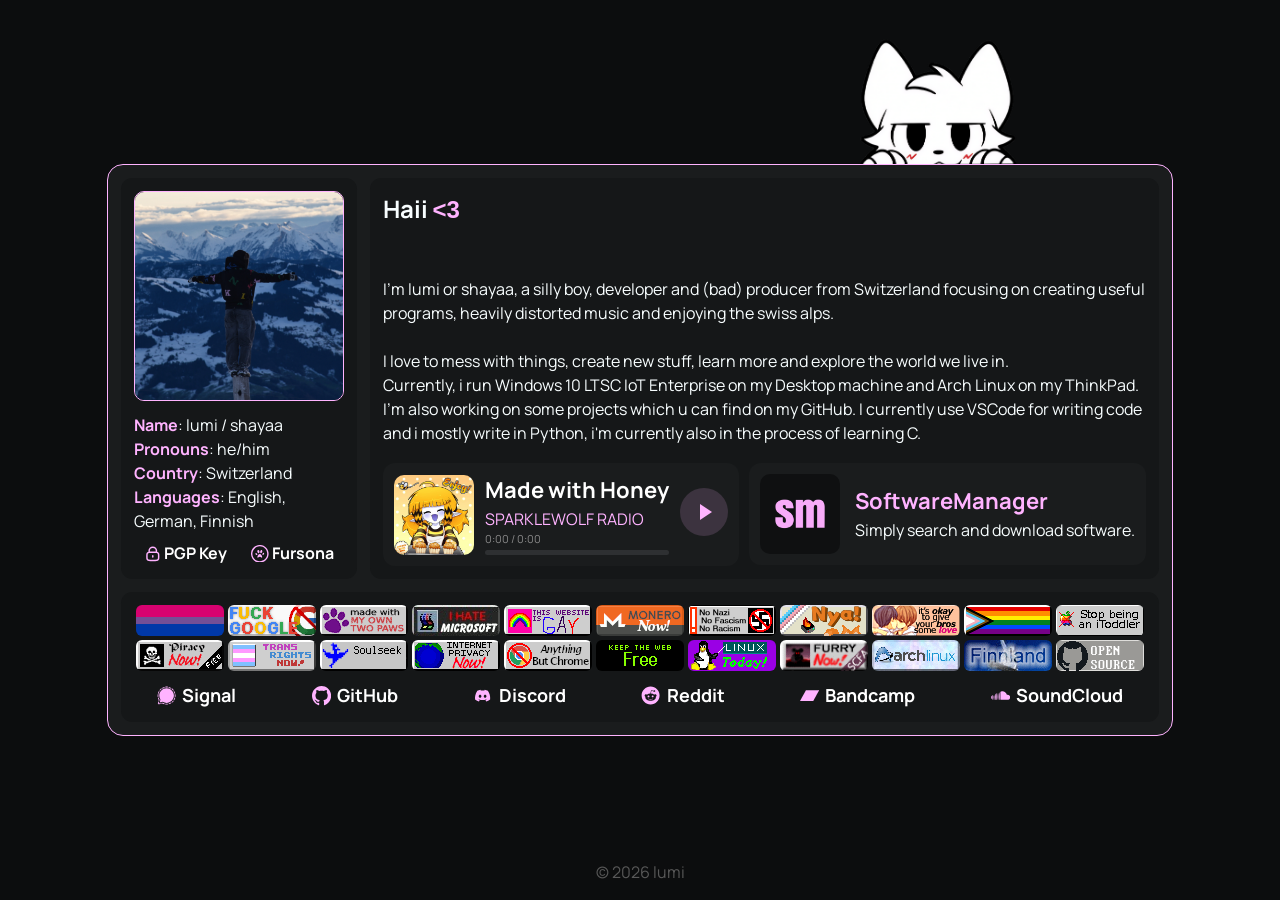
==== index.html @ a1ee508b "fix: enhance layout and styling for fursona and index pages, add social links" ====
<!DOCTYPE html>
<html lang="en">
<head>
    <meta charset="UTF-8">
    <meta name="viewport" content="width=device-width, initial-scale=1.0">
    <meta name="darkreader-lock">
    <link rel="stylesheet" href="main.css"/>
    <link href="https://fonts.googleapis.com/css2?family=Manrope:wght@400;700&display=swap" rel="stylesheet">
    <title>wroof - shayaa</title>
</head>
<body>
    <main>
        <div class="main-wrapper">
            <img src="assets/boykissers/boykisserpeek.png" class="boykisser">
            <div class="main-frame">

                
                <div class="content-frame">

                    <div class="bio-frame">
                        <img src="assets/selfpic.jpg" alt="me in the alps">

                        <p><span class="bio-desc">Name</span>: lumi / shayaa</p>
                        <p><span class="bio-desc">Pronouns</span>: he/him</p>
                        <p><span class="bio-desc">Country</span>: Switzerland</p>
                        <p><span class="bio-desc">Languages</span>: English, German, Finnish</p>
                        

                        <div class="misc-box">
                            <a href="/pgp" target="_blank" class="misc-button">
                                <svg width="800px" height="800px" viewBox="0 0 24 24" fill="none" xmlns="http://www.w3.org/2000/svg">
                                    <path d="M12 14.5V16.5M7 10.0288C7.47142 10 8.05259 10 8.8 10H15.2C15.9474 10 16.5286 10 17 10.0288M7 10.0288C6.41168 10.0647 5.99429 10.1455 5.63803 10.327C5.07354 10.6146 4.6146 11.0735 4.32698 11.638C4 12.2798 4 13.1198 4 14.8V16.2C4 17.8802 4 18.7202 4.32698 19.362C4.6146 19.9265 5.07354 20.3854 5.63803 20.673C6.27976 21 7.11984 21 8.8 21H15.2C16.8802 21 17.7202 21 18.362 20.673C18.9265 20.3854 19.3854 19.9265 19.673 19.362C20 18.7202 20 17.8802 20 16.2V14.8C20 13.1198 20 12.2798 19.673 11.638C19.3854 11.0735 18.9265 10.6146 18.362 10.327C18.0057 10.1455 17.5883 10.0647 17 10.0288M7 10.0288V8C7 5.23858 9.23858 3 12 3C14.7614 3 17 5.23858 17 8V10.0288" stroke="currentColor" stroke-width="2" stroke-linecap="round" stroke-linejoin="round"/>
                                </svg>

                                PGP Key
                            </a>
                            
                            <a href="/fursona" class="misc-button">
                                <svg fill="currentColor" version="1.1" id="Layer_1" xmlns="http://www.w3.org/2000/svg" xmlns:xlink="http://www.w3.org/1999/xlink" 
                                    width="800px" height="800px" viewBox="0 0 512 512" enable-background="new 0 0 512 512" xml:space="preserve">
                                    <g>
                                        <path d="M256-0.5C114.333-0.5-0.5,114.333-0.5,256S114.333,512.5,256,512.5S512.5,397.667,512.5,256S397.667-0.5,256-0.5z
                                            M256,472.422C136.47,472.422,39.578,375.53,39.578,256C39.578,136.47,136.47,39.578,256,39.578
                                            c119.53,0,216.422,96.892,216.422,216.422C472.422,375.53,375.53,472.422,256,472.422z"/>
                                        <path d="M133.48,236.619c-9.394,8.673-6.982,27.397,5.385,41.863c12.368,14.45,29.996,19.131,39.374,10.427
                                            c9.378-8.643,6.967-27.397-5.401-41.832C160.47,232.642,142.842,227.945,133.48,236.619z"/>
                                        <path d="M338.833,243.757c-11.006,15.625-11.694,34.52-1.55,42.223c10.129,7.671,27.257,1.314,38.247-14.325
                                            c10.99-15.593,11.679-34.473,1.55-42.191C366.95,221.777,349.808,228.18,338.833,243.757z"/>
                                        <path d="M226.129,240.125c16.517-3.977,25.111-28.65,19.179-55.107c-5.887-26.458-24.078-44.681-40.595-40.705
                                            c-16.501,4.008-25.08,28.681-19.194,55.139C191.452,225.879,209.628,244.102,226.129,240.125z"/>
                                        <path d="M309.057,144.313c-16.501-3.977-34.677,14.247-40.595,40.705c-5.918,26.458,2.661,51.131,19.193,55.107
                                            c16.485,3.976,34.677-14.247,40.595-40.673C334.184,172.995,325.558,148.321,309.057,144.313z"/>
                                        <path d="M256,262.513c-39.374,0-68.932,62.7-68.932,83.444c0,51.005,29.558-1.613,68.932-1.613c39.39,0,68.932,52.618,68.932,1.613
                                            C324.932,325.213,295.39,262.513,256,262.513z"/>
                                    </g>
                                </svg>

                                Fursona
                            </a>
                        </div>
                    </div>

                    <div class="social-frame">
                        <h2>Haii <span class="colored-text" style="font-family: 'Arial', sans-serif">&lt;3</span></h2>
                        <br>
                        <p>
                            I'm lumi or shayaa, a silly boy, developer and (bad) producer from Switzerland 
                            focusing on creating useful programs, heavily distorted music and enjoying the swiss alps.
                            <br><br>I love to mess with things, create new stuff, learn more and explore the world we live in.<br>
                            Currently, i run Windows 10 LTSC IoT Enterprise on my Desktop machine and Arch Linux on my ThinkPad.<br>
                            I'm also working on some projects which u can find on my GitHub. I currently use VSCode for writing code and i mostly write in Python, i'm currently also in the process of learning C.
                        </p>
                            
                        <div class="widget-frame">
                            <div class="music-frame">
                                <div class="music-box">
                                <img src="/assets/album covers/madewithhoney_300x300.jpg">
                                    <div class="song-info">
                                        <h3 class="song-title">Made with Honey</h3>
                                        <p class="song-artist">SPARKLEWOLF RADIO</p>
                                        <p class="song-time" id="song-time">0:00 / 0:00</p>
                                        <div class="progress-bar" id="progress-bar">
                                            <div class="progress-fill" id="progress-fill"></div>
                                        </div>
                                    </div>

                                    <button onclick="playFavSong()" class="play-btn">
                                        <svg xmlns="http://www.w3.org/2000/svg" viewBox="0 0 24 24" width="48" height="48">
                                            <circle cx="12" cy="12" r="12" fill="currentColor" opacity="0.15"/>
                                            <path d="M10 8l6 4-6 4V8z" fill="currentColor"/>
                                        </svg>
                                    </button>
                                </div>

                            </div>
                            
                            <div class="softwaremanager-frame">
                                <div class="softwaremanager-box">
                                    <img src="/assets/softwaremanager-logo.png">
                                    <div class="song-info">
                                        <a href="https://softwaremanager.xyz" class="softwaremanager-title">SoftwareManager</a>
                                        <p class="softwaremanager-description">Simply search and download software.</p>
                                    </div>

                                </div>
                            </div>
                        </div>


                    </div>
                </div>

                <div class="footer-frame">
                    
                    <div class="web-buttons">
                        <a href="#"><img src="assets/buttons/biflag.png" width="88" height="31" alt="bi flag"></a>
                        <a href="#"><img src="assets/buttons/fckgoogle.gif" width="88" height="31" alt="fck google"></a>
                        <a href="#"><img src="assets/buttons/paws.gif" width="88" height="31" alt="made with my own paws"></a>
                        <a href="#"><img src="assets/buttons/hatems.gif" width="88" height="31" alt="hate microsoft"></a>
                        <a href="#"><img src="assets/buttons/gaywebring.gif" width="88" height="31" alt="this website is gay"></a>
                        <a href="#"><img src="assets/buttons/monero-now.gif" width="88" height="31" alt="monero now"></a>
                        <a href="#"><img src="assets/buttons/antinazi.gif" width="88" height="31" alt="anti-nazi"></a>
                        <a href="#"><img src="assets/buttons/trans_nya.png" width="88" height="31" alt="nyaaaa"></a>
                        <a href="#"><img src="assets/buttons/broslove.png" width="88" height="31" alt="bros love"></a>
                        <a href="#"><img src="assets/buttons/flag-progress.png" width="88" height="31" alt="rainbow flag"></a>
                        <a href="#"><img src="assets/buttons/itoddler.gif" width="88" height="31" alt="stop supporting apple"></a>
                        <a href="#"><img src="assets/buttons/piracy.gif" width="88" height="31" alt="piracy! NOW!!!"></a>
                        <a href="#"><img src="assets/buttons/transnow2.gif" width="88" height="31" alt="support trans people"></a>
                        <a href="#"><img src="assets/buttons/soulseek.gif" width="88" height="31" alt="sharing is caring <3"></a>
                        <a href="#"><img src="assets/buttons/internetprivacy.gif" width="88" height="31" alt="internet privacy"></a>
                        <a href="#"><img src="assets/buttons/anythingbutchrome.gif" width="88" height="31" alt="anything but chrome"></a>
                        <a href="#"><img src="assets/buttons/keep.gif" width="88" height="31" alt="no to web3"></a>
                        <a href="#"><img src="assets/buttons/nclinux.gif" width="88" height="31" alt="linux today"></a>
                        <a href="#"><img src="assets/buttons/furnow.gif" width="88" height="31" alt="be FURRY!"></a>
                        <a href="#"><img src="assets/buttons/archlinux.gif" width="88" height="31" alt="i use Arch btw"></a>
                        <a href="#"><img src="assets/buttons/finnland.gif" width="88" height="31" alt="finland is COOL"></a>
                        <a href="https://github.com/Vxrtrauter/wroof.dev"><img src="assets/buttons/open_source.png" width="88" height="31" alt="OPEN SOURCE"></a>
                    </div>

                        <div class="socials-box">
                            <a href="https://signal.me/#eu/-jH0I_J4TpHb3CsAca7yGZHEVrCpTX-kimJ20CyO5GuRZOAlW35FzZo2AjWK_DVC" class="social-link">
                            <svg fill="currentColor" width="800px" height="800px" viewBox="0 0 32 32" version="1.1" xmlns="http://www.w3.org/2000/svg">
                                <path d="M16 3.816c-6.726 0.004-12.178 5.457-12.178 12.184 0 2.404 0.696 4.645 1.897 6.533l-0.029-0.049-1.172 4.999 4.999-1.172c1.841 1.176 4.086 1.874 6.493 1.874 6.729 0 12.184-5.455 12.184-12.184s-5.455-12.184-12.184-12.184c-0.004 0-0.007 0-0.011 0h0.001zM9.041 27.688l-2.012 0.469 0.319 1.368 1.481-0.344c1.024 0.57 2.211 1.044 3.46 1.36l0.103 0.022 0.337-1.363c-1.394-0.354-2.619-0.875-3.738-1.555l0.060 0.034zM2.48 24.642l1.368 0.319 0.469-2.012c-0.643-1.062-1.162-2.291-1.492-3.596l-0.020-0.093-1.362 0.337c0.338 1.352 0.812 2.539 1.421 3.64l-0.039-0.076zM5.782 28.443l-2.903 0.679 0.677-2.903-1.368-0.321-0.677 2.903c-0.024 0.096-0.037 0.207-0.037 0.321 0 0.776 0.629 1.406 1.406 1.406 0.114 0 0.224-0.014 0.33-0.039l-0.010 0.002 2.9-0.665zM13.964 2.561c0.612-0.097 1.317-0.152 2.036-0.152s1.424 0.055 2.112 0.162l-0.077-0.010 0.214-1.39c-0.675-0.107-1.454-0.169-2.247-0.169s-1.572 0.061-2.332 0.18l0.085-0.011zM28.84 8.248l-1.205 0.721c0.666 1.083 1.201 2.337 1.538 3.669l0.020 0.094 1.363-0.337c-0.394-1.571-0.984-2.953-1.754-4.212l0.037 0.065zM5.061 7.938c0.822-1.107 1.772-2.057 2.843-2.853l0.036-0.026-0.844-1.132c-1.218 0.905-2.263 1.95-3.139 3.128l-0.028 0.040zM24.060 5.059c1.107 0.822 2.057 1.772 2.853 2.843l0.026 0.036 1.132-0.843c-0.905-1.218-1.95-2.263-3.128-3.139l-0.040-0.028zM26.939 24.063c-0.822 1.106-1.772 2.055-2.843 2.851l-0.036 0.026 0.835 1.132c1.221-0.905 2.269-1.95 3.148-3.128l0.028-0.040zM18.036 29.44c-0.612 0.097-1.317 0.152-2.036 0.152s-1.424-0.055-2.112-0.162l0.077 0.010-0.212 1.39c0.675 0.107 1.454 0.169 2.247 0.169s1.572-0.061 2.332-0.18l-0.085 0.011zM30.557 19.599l-1.362-0.337c-0.358 1.428-0.893 2.683-1.593 3.827l0.034-0.059 1.205 0.726c0.734-1.196 1.324-2.581 1.695-4.053l0.022-0.103zM29.59 16c0 0.003 0 0.006 0 0.009 0 0.716-0.055 1.419-0.162 2.104l0.010-0.076 1.39 0.21c0.107-0.675 0.169-1.454 0.169-2.247s-0.061-1.572-0.18-2.331l0.011 0.085-1.39 0.211c0.097 0.61 0.152 1.312 0.152 2.028 0 0.003 0 0.006 0 0.009v-0zM23.752 28.839l-0.722-1.205c-1.083 0.666-2.337 1.201-3.669 1.538l-0.094 0.020 0.337 1.363c1.572-0.394 2.954-0.984 4.213-1.754l-0.065 0.037zM2.41 15.999c0-0.003 0-0.006 0-0.009 0-0.716 0.055-1.419 0.162-2.104l-0.010 0.076-1.39-0.21c-0.107 0.675-0.169 1.454-0.169 2.247s0.061 1.572 0.179 2.331l-0.011-0.085 1.39-0.211c-0.097-0.61-0.152-1.312-0.152-2.028 0-0.002 0-0.005 0-0.007v0zM3.16 8.248c-0.734 1.195-1.323 2.578-1.695 4.048l-0.022 0.103 1.362 0.337c0.358-1.428 0.894-2.683 1.595-3.827l-0.034 0.059zM19.599 1.442l-0.337 1.362c1.428 0.358 2.683 0.893 3.827 1.593l-0.059-0.034 0.726-1.205c-1.196-0.734-2.581-1.324-4.053-1.695l-0.103-0.022zM12.401 1.442l0.337 1.362c-1.428 0.358-2.683 0.893-3.827 1.593l0.059-0.034-0.722-1.205c1.195-0.734 2.579-1.323 4.049-1.695l0.103-0.022z"></path>
                            </svg>
                            Signal
                            </a>

                            <a href="https://github.com/Vxrtrauter" class="social-link">
                                <svg fill="currentColor" width="800px" height="800px" viewBox="0 0 20 20" version="1.1" xmlns="http://www.w3.org/2000/svg" xmlns:xlink="http://www.w3.org/1999/xlink">
                                    <defs></defs>
                                    <g id="Page-1" stroke="none" stroke-width="1" fill="none" fill-rule="evenodd">
                                        <g id="Dribbble-Light-Preview" transform="translate(-140.000000, -7559.000000)">
                                            <g id="icons" transform="translate(56.000000, 160.000000)">
                                                <path fill="currentColor" d="M94,7399 C99.523,7399 104,7403.59 104,7409.253 C104,7413.782 101.138,7417.624 97.167,7418.981 C96.66,7419.082 96.48,7418.762 96.48,7418.489 C96.48,7418.151 96.492,7417.047 96.492,7415.675 C96.492,7414.719 96.172,7414.095 95.813,7413.777 C98.04,7413.523 100.38,7412.656 100.38,7408.718 C100.38,7407.598 99.992,7406.684 99.35,7405.966 C99.454,7405.707 99.797,7404.664 99.252,7403.252 C99.252,7403.252 98.414,7402.977 96.505,7404.303 C95.706,7404.076 94.85,7403.962 94,7403.958 C93.15,7403.962 92.295,7404.076 91.497,7404.303 C89.586,7402.977 88.746,7403.252 88.746,7403.252 C88.203,7404.664 88.546,7405.707 88.649,7405.966 C88.01,7406.684 87.619,7407.598 87.619,7408.718 C87.619,7412.646 89.954,7413.526 92.175,7413.785 C91.889,7414.041 91.63,7414.493 91.54,7415.156 C90.97,7415.418 89.522,7415.871 88.63,7414.304 C88.63,7414.304 88.101,7413.319 87.097,7413.247 C87.097,7413.247 86.122,7413.234 87.029,7413.87 C87.029,7413.87 87.684,7414.185 88.139,7415.37 C88.139,7415.37 88.726,7417.2 91.508,7416.58 C91.513,7417.437 91.522,7418.245 91.522,7418.489 C91.522,7418.76 91.338,7419.077 90.839,7418.982 C86.865,7417.627 84,7413.783 84,7409.253 C84,7403.59 88.478,7399 94,7399"></path>
                                            </g>
                                        </g>
                                    </g>
                                </svg>
                                GitHub
                            </a>

                            <a onclick="discordAlert()" style="cursor: pointer;" class="social-link">
                                <svg width="800px" height="800px" viewBox="0 0 24 24" fill="none" xmlns="http://www.w3.org/2000/svg">
                                    <path fill="currentColor" d="M18.59 5.88997C17.36 5.31997 16.05 4.89997 14.67 4.65997C14.5 4.95997 14.3 5.36997 14.17 5.69997C12.71 5.47997 11.26 5.47997 9.83001 5.69997C9.69001 5.36997 9.49001 4.95997 9.32001 4.65997C7.94001 4.89997 6.63001 5.31997 5.40001 5.88997C2.92001 9.62997 2.25001 13.28 2.58001 16.87C4.23001 18.1 5.82001 18.84 7.39001 19.33C7.78001 18.8 8.12001 18.23 8.42001 17.64C7.85001 17.43 7.31001 17.16 6.80001 16.85C6.94001 16.75 7.07001 16.64 7.20001 16.54C10.33 18 13.72 18 16.81 16.54C16.94 16.65 17.07 16.75 17.21 16.85C16.7 17.16 16.15 17.42 15.59 17.64C15.89 18.23 16.23 18.8 16.62 19.33C18.19 18.84 19.79 18.1 21.43 16.87C21.82 12.7 20.76 9.08997 18.61 5.88997H18.59ZM8.84001 14.67C7.90001 14.67 7.13001 13.8 7.13001 12.73C7.13001 11.66 7.88001 10.79 8.84001 10.79C9.80001 10.79 10.56 11.66 10.55 12.73C10.55 13.79 9.80001 14.67 8.84001 14.67ZM15.15 14.67C14.21 14.67 13.44 13.8 13.44 12.73C13.44 11.66 14.19 10.79 15.15 10.79C16.11 10.79 16.87 11.66 16.86 12.73C16.86 13.79 16.11 14.67 15.15 14.67Z"/>
                                </svg>
                                Discord
                            </a>

                            <a href="https://reddit.com/u/Vxrtrauter" class="social-link">
                                <svg fill="currentColor" width="800px" height="800px" viewBox="0 0 32 32" version="1.1" xmlns="http://www.w3.org/2000/svg">
                                    <path d="M12.606 20.986c-0.225 0.001-0.407 0.183-0.407 0.408 0 0.112 0.045 0.214 0.118 0.288l-0-0c0.952 0.716 2.155 1.146 3.457 1.146 0.085 0 0.17-0.002 0.255-0.006l-0.012 0c0.081 0.004 0.175 0.006 0.27 0.006 1.294 0 2.488-0.431 3.445-1.158l-0.014 0.010c0.077-0.081 0.124-0.19 0.124-0.311 0-0.101-0.033-0.194-0.089-0.269l0.001 0.001c-0.074-0.074-0.177-0.119-0.29-0.119s-0.215 0.045-0.29 0.119l0-0c-0.799 0.575-1.798 0.919-2.877 0.919-0.092 0-0.184-0.003-0.275-0.007l0.013 0.001c-0.082 0.005-0.178 0.008-0.274 0.008-1.075 0-2.070-0.345-2.88-0.93l0.014 0.010c-0.074-0.073-0.175-0.119-0.287-0.119-0.001 0-0.002 0-0.003 0h0zM19.436 16c-0.861 0.001-1.56 0.699-1.56 1.561s0.699 1.561 1.561 1.561 1.561-0.699 1.561-1.561v0c-0.002-0.862-0.7-1.56-1.562-1.561h-0zM12.563 16c0.861 0 1.56 0.699 1.56 1.56s-0.699 1.56-1.56 1.56-1.56-0.699-1.56-1.56c0-0.861 0.698-1.56 1.56-1.56h0zM22.261 6.933c0.852 0.006 1.54 0.698 1.54 1.551 0 0.857-0.694 1.551-1.551 1.551-0.828 0-1.505-0.65-1.549-1.467l-0-0.004-3.245-0.684-1 4.682c2.185 0.049 4.201 0.737 5.878 1.884l-0.037-0.024c0.38-0.379 0.905-0.614 1.485-0.614 0.008 0 0.017 0 0.025 0h-0.001c1.21 0.001 2.191 0.982 2.192 2.192v0c-0.007 0.88-0.513 1.64-1.249 2.011l-0.013 0.006c0.033 0.191 0.052 0.412 0.052 0.637 0 0.005 0 0.009-0 0.014v-0.001c0 3.367-3.911 6.086-8.752 6.086s-8.752-2.719-8.752-6.086c0-0.001 0-0.003 0-0.005 0-0.234 0.020-0.463 0.057-0.687l-0.003 0.024c-0.771-0.35-1.298-1.114-1.298-2.001 0-1.21 0.981-2.191 2.191-2.191 0 0 0.001 0 0.001 0h-0c0.586 0.006 1.116 0.238 1.509 0.613l-0.001-0.001c1.66-1.148 3.711-1.841 5.924-1.858l0.004-0 1.106-5.226c0.028-0.103 0.090-0.189 0.173-0.245l0.002-0.001c0.063-0.037 0.139-0.059 0.22-0.059 0.027 0 0.054 0.003 0.080 0.007l-0.003-0 3.631 0.771c0.247-0.522 0.77-0.876 1.375-0.876 0.003 0 0.007 0 0.010 0h-0.001zM16 1.004c0 0 0 0-0 0-8.282 0-14.996 6.714-14.996 14.996s6.714 14.996 14.996 14.996c8.282 0 14.996-6.714 14.996-14.996 0-4.141-1.678-7.89-4.392-10.604v0c-2.714-2.714-6.463-4.392-10.604-4.392v0z"></path>
                                </svg>
                                Reddit
                            </a>

                            <a href="https://lumiissleepy.bandcamp.com/" class="social-link">
                                <svg fill="currentColor" role="img" viewBox="0 0 24 24" xmlns="http://www.w3.org/2000/svg"><title>Bandcamp</title><path d="M0 18.75l7.437-13.5H24l-7.438 13.5H0z"/></svg>
                                Bandcamp
                            </a>

                            <a href="https://soundcloud.com/lumiissleepy" class="social-link">
                                <svg fill="currentColor" role="img" viewBox="0 0 24 24" xmlns="http://www.w3.org/2000/svg"><title>SoundCloud</title><path d="M23.999 14.165c-.052 1.796-1.612 3.169-3.4 3.169h-8.18a.68.68 0 0 1-.675-.683V7.862a.747.747 0 0 1 .452-.724s.75-.513 2.333-.513a5.364 5.364 0 0 1 2.763.755 5.433 5.433 0 0 1 2.57 3.54c.282-.08.574-.121.868-.12.884 0 1.73.358 2.347.992s.948 1.49.922 2.373ZM10.721 8.421c.247 2.98.427 5.697 0 8.672a.264.264 0 0 1-.53 0c-.395-2.946-.22-5.718 0-8.672a.264.264 0 0 1 .53 0ZM9.072 9.448c.285 2.659.37 4.986-.006 7.655a.277.277 0 0 1-.55 0c-.331-2.63-.256-5.02 0-7.655a.277.277 0 0 1 .556 0Zm-1.663-.257c.27 2.726.39 5.171 0 7.904a.266.266 0 0 1-.532 0c-.38-2.69-.257-5.21 0-7.904a.266.266 0 0 1 .532 0Zm-1.647.77a26.108 26.108 0 0 1-.008 7.147.272.272 0 0 1-.542 0 27.955 27.955 0 0 1 0-7.147.275.275 0 0 1 .55 0Zm-1.67 1.769c.421 1.865.228 3.5-.029 5.388a.257.257 0 0 1-.514 0c-.21-1.858-.398-3.549 0-5.389a.272.272 0 0 1 .543 0Zm-1.655-.273c.388 1.897.26 3.508-.01 5.412-.026.28-.514.283-.54 0-.244-1.878-.347-3.54-.01-5.412a.283.283 0 0 1 .56 0Zm-1.668.911c.4 1.268.257 2.292-.026 3.572a.257.257 0 0 1-.514 0c-.241-1.262-.354-2.312-.023-3.572a.283.283 0 0 1 .563 0Z"/></svg>
                                SoundCloud
                            </a>

                        </div>
                    
                </div>

                </div>
            </div>

        </div>
        
    </main>

    <script>
        const favAudio = new Audio("assets/audio/SPARKLEWOLF RADIO - MADE WITH HONEY.mp3");
        favAudio.volume = 0.2;

        const playIcon = `<circle cx="12" cy="12" r="12" fill="currentColor" opacity="0.15"/><path d="M10 8l6 4-6 4V8z" fill="currentColor"/>`;
        const pauseIcon = `<circle cx="12" cy="12" r="12" fill="currentColor" opacity="0.15"/><rect x="9.5" y="8" width="2" height="8" rx="1" fill="currentColor"/><rect x="13" y="8" width="2" height="8" rx="1" fill="currentColor"/>`;

        function formatTime(s) {
            const m = Math.floor(s / 60);
            const sec = Math.floor(s % 60).toString().padStart(2, '0');
            return `${m}:${sec}`;
        }

        function playFavSong() {
            const svg = document.querySelector(".play-btn svg");
            if (favAudio.paused) {
                favAudio.play().catch(() => {});
                svg.innerHTML = pauseIcon;
            } else {
                favAudio.pause();
                svg.innerHTML = playIcon;
            }
            favAudio.addEventListener("ended", () => {
                svg.innerHTML = playIcon;
            }, { once: true });
        }

        favAudio.addEventListener("loadedmetadata", () => {
            document.getElementById("song-time").textContent = `0:00 / ${formatTime(favAudio.duration)}`;
        });

        favAudio.addEventListener("timeupdate", () => {
            document.getElementById("song-time").textContent =
                `${formatTime(favAudio.currentTime)} / ${formatTime(favAudio.duration || 0)}`;
            const pct = favAudio.duration ? (favAudio.currentTime / favAudio.duration) * 100 : 0;
            document.getElementById("progress-fill").style.width = pct + "%";
        });

        document.getElementById("progress-bar").addEventListener("click", (e) => {
            if (!favAudio.duration) return;
            const rect = e.currentTarget.getBoundingClientRect();
            favAudio.currentTime = ((e.clientX - rect.left) / rect.width) * favAudio.duration;
        });

        function discordAlert() {
            alert("Add me on Discord: @farmerriegel");
        }
    </script>
    
    <footer>&copy; <script>document.write(new Date().getFullYear())</script> lumi</footer>
</body>
</html>
---- main.css ----
* { box-sizing: border-box; margin: 0; padding: 0; }

:root {
    --main-font: "Manrope", sans-serif;
    --main-color: #ffb3ff;
}


body {
    font-family: var(--main-font);
    line-height: 1.5;
    display: flex;
    flex-direction: column;
    min-height: 100vh;
    background: #0c0d0e;
    opacity: 1 !important;
    color: #f8feff
}

main {
    display: flex;
    justify-content: center;
    align-items: center;
    flex: 1;
}

.main-wrapper {
    position: relative;
    width: 66.6rem;
    margin: 50px auto;
}

.main-frame {
    background: #1a1c1d;
    width: 66.6rem;
    padding: 0.8rem;
    border-radius: 1rem;
    display: flex;
    flex-direction: column;
    gap: 0.8rem;
    border: 1px solid #ffb3ff;
    z-index: 1;
}

.boykisser {
    position: absolute;
    width: 270px;
    top:-168px;  
    left: 700px; 
    z-index: -1;
}

.content-frame {
    display: flex;
    gap: 0 0.8rem;
    width: 100%;
}


.bio-frame {
    background: #151718;
    border-radius: 0.7rem;
    padding: 0.8rem;
    width: 23%;
}

.bio-frame img {
    margin-bottom: 0.4rem;
    width: 14rem;
    max-width: 100%;
    height: auto;
    border-radius: 10px;
    border: 1px solid #ffb3ff;
}

.bio-desc { 
    color: var(--main-color);
    font-weight: bold;
}

.sona-btn { 
    color: var(--main-color);
    font-weight: bold;
    display: block;
    margin-left: auto;
    width: fit-content;
    text-decoration: underline;
    cursor: pointer;
}

.social-frame {
    background: #151718;
    border-radius: 0.7rem;
    padding: 0.8rem;
    width: 77%;
    overflow-wrap: break-word;
    display: flex;
    flex-direction: column;
    gap: 0.8rem;
}

.misc-box {
    margin-top: 0.4rem;
    display: flex;
    flex-direction: row;
    gap: 1.5rem;
    justify-content: center;
}

.misc-box a {
    text-decoration: none;
    font-weight: bold;
    font-size: 16px;
    margin-top: 0.1rem;
}

.misc-button {
    color: #ffffff;
    display: inline-flex;
    align-items: center;
    gap: 0.2rem;
}

.misc-button svg {
    width: 1.1rem !important;
    height: 1.1rem !important;
    flex-shrink: 0;
    color: var(--main-color)
    /* transform: translateY(0px); */
}

.socials-box {
    display: flex;
    align-items: flex-start;
    gap: 4.7rem;
    margin-top: 10px;
    justify-content: center;
}

.socials-box h3 {
    grid-column: 1 / -1;
}

.socials-box svg {
    width: 32px;
    height: 32px;
}

.socials-box a {
    text-decoration: none;
    font-weight: bold;
    font-size: 18px;
    margin-top: 0.1rem;
}

.social-link {
    color: #ffffff;
    display: inline-flex;
    align-items: center;
    gap: 0.4rem;
}

.social-link svg {
    width: 1.2rem !important;
    height: 1.2rem !important;
    flex-shrink: 0;
    color: var(--main-color)
    /* transform: translateY(0px); */
}

.widget-frame {
    display: flex;
    width: 100%;
    justify-content: center;
    align-items: stretch;
    gap: 0.6rem;
    margin-top: auto;
}

.softwaremanager-box {
    display: flex;
    align-items: center;
    gap: 15px;
    padding: 11px;
    background-color: #1a1c1d;
    border-radius: 12px;
    width: fit-content;
    min-width: 320px;
    margin-top: 0.3rem;
}

.softwaremanager-box img {
    border-radius: 10px;
    width: 5rem;
    height: auto;
}

.softwaremanager-info {
    display: flex;
    flex-direction: column;
    flex-grow: 1;
}

.softwaremanager-title {
    margin: 0;
    color: #ffffff;
    font-size: 22px;
    font-weight: bold;
    color: var(--main-color);
    text-decoration: none;
}

.music-frame {
    margin-top: 0;
}

.music-box {
    display: flex;
    align-items: center;
    gap: 11px;
    padding: 11px;
    background-color: #1a1c1d;
    border-radius: 12px;
    width: fit-content;
    min-width: 320px;
    margin-top: 0.3rem;
}

.music-box img {
    border-radius: 10px;
    width: 5rem;
    height: auto;
}

.song-info {
    display: flex;
    flex-direction: column;
    flex-grow: 1;
}

.song-title {
    margin: 0;
    color: #ffffff;
    font-size: 22px;
}

.song-artist {
    margin: 0;
    color: var(--main-color);

}

.play-btn {
    background: none;
    border: none;
    color: var(--main-color);
    font-size: 24px;
    cursor: pointer;
}

.song-time {
    margin: 0;
    font-size: 11px;
    color: #888;
}

.progress-bar {
    height: 5px;
    background: #2e3032;
    border-radius: 4px;
    width: 100%;
    cursor: pointer;
    margin-top: 0.2rem;
    overflow: hidden;
}

.progress-fill {
    height: 100%; 
    width: 0%;
    background: var(--main-color);
    border-radius: 4px 0 0 4px;
    transition: width 0.25s linear;
}

.footer-frame {
    background: #151718;
    border-radius: 0.7rem;
    padding: 0.8rem;
    width: 100%;
}

.web-buttons {
    display: flex;
    flex-wrap: wrap;
    justify-content: center;
    gap: 4px;
}

.web-buttons a {
    display: block;
    line-height: 0;
}

.web-buttons img {
    border-radius: 6px;
}


.colored-text {
    color: var(--main-color);
}


::selection {
    background: #db65d528;
}


footer {
    color: #585858;
    font-family: var(--main-font);
    align-self: center;
    padding: 1rem;
    position: fixed;
    bottom: 0;
    user-select: none;
}
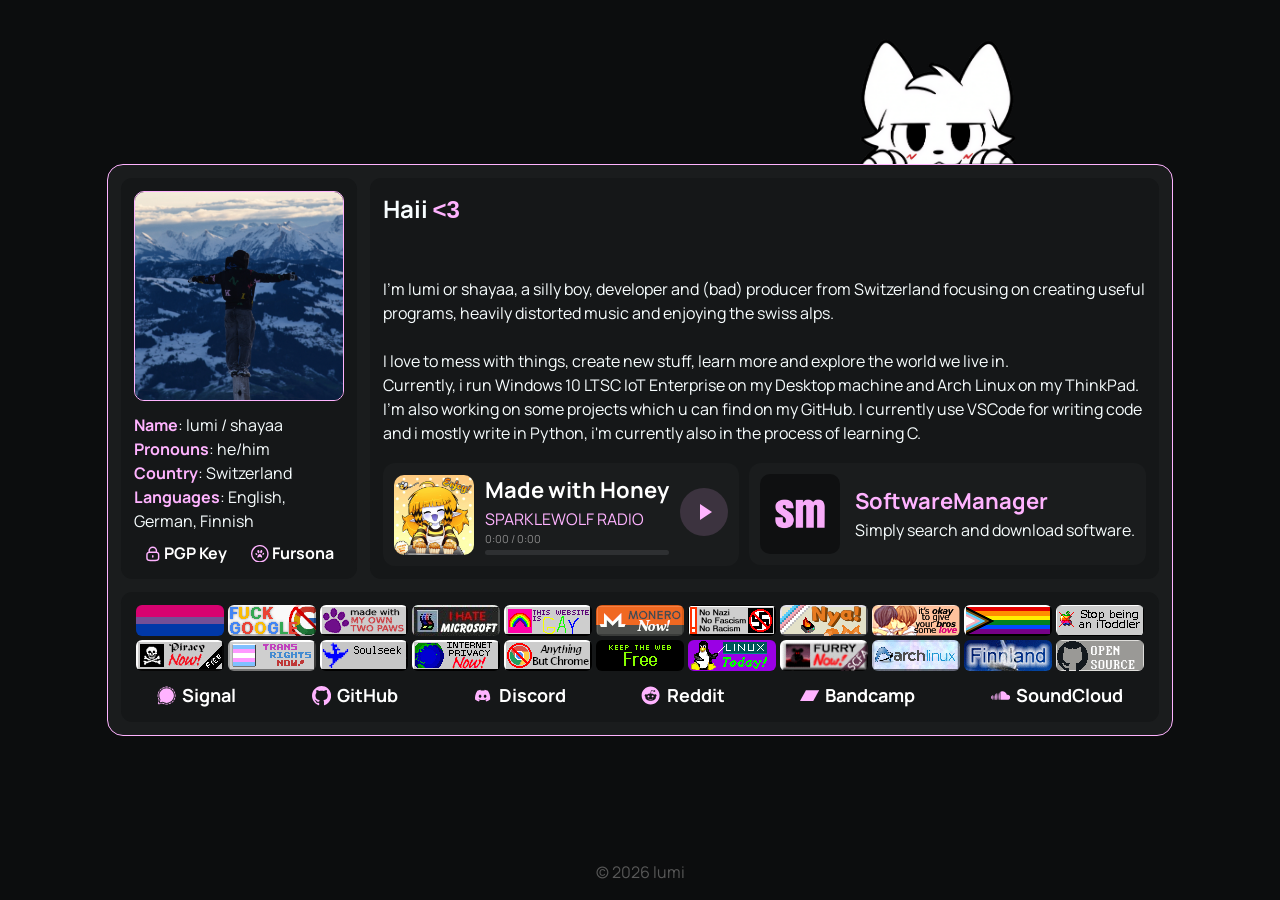
==== commit 9a6a0305: "fix: update page title from 'shayaa' to 'lumi'" ====
--- a/index.html
+++ b/index.html
@@ -6,7 +6,7 @@
     <meta name="darkreader-lock">
     <link rel="stylesheet" href="main.css"/>
     <link href="https://fonts.googleapis.com/css2?family=Manrope:wght@400;700&display=swap" rel="stylesheet">
-    <title>wroof - shayaa</title>
+    <title>wroof - lumi</title>
 </head>
 <body>
     <main>
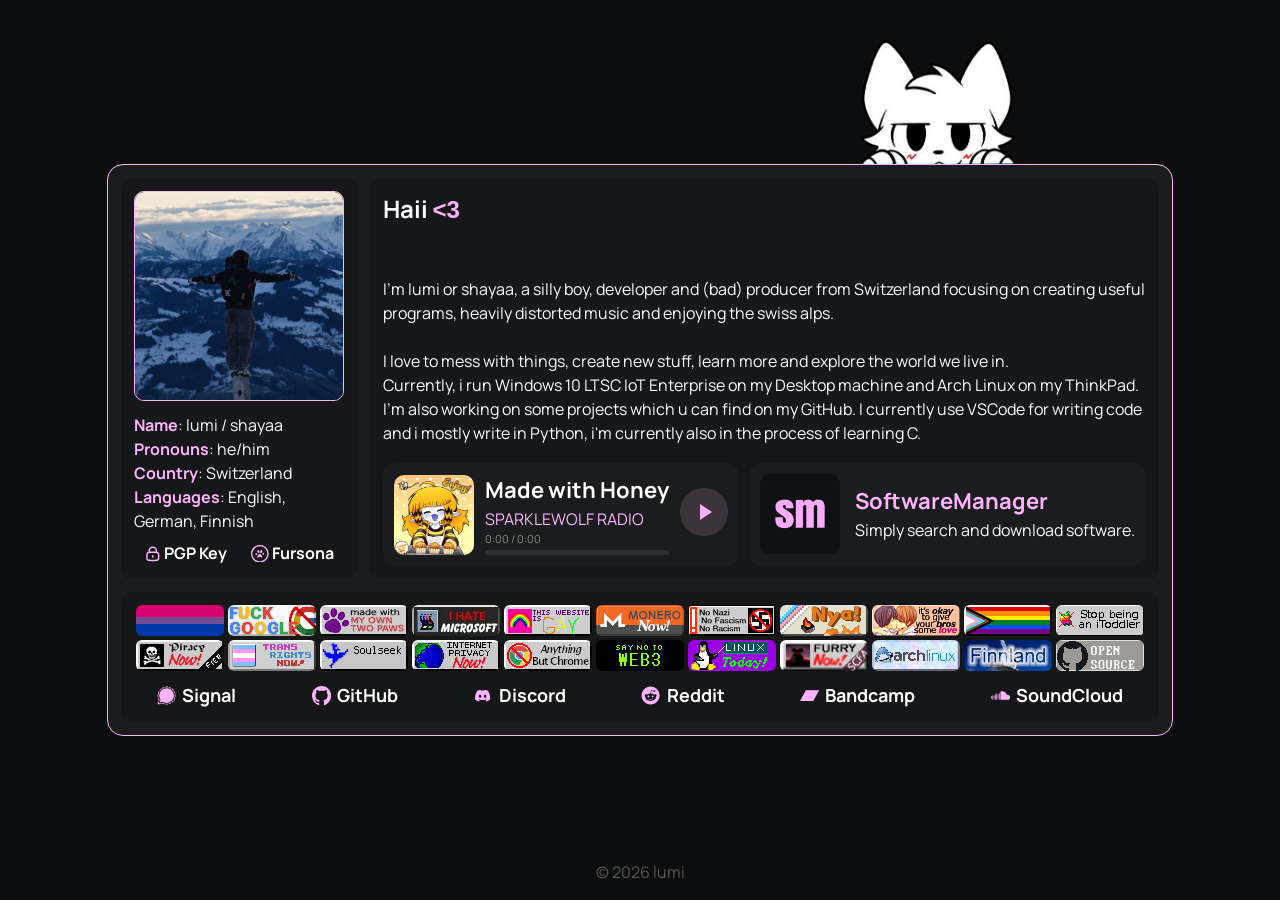
==== commit cad12caa: "fix: add Open Graph and Twitter Card meta tags for improved social sharing" ====
--- a/index.html
+++ b/index.html
@@ -7,6 +7,17 @@
     <link rel="stylesheet" href="main.css"/>
     <link href="https://fonts.googleapis.com/css2?family=Manrope:wght@400;700&display=swap" rel="stylesheet">
     <title>wroof - lumi</title>
+
+    <!-- Open Graph / Discord Embed -->
+    <meta property="og:type" content="website">
+    <meta property="og:title" content="wroof.dev">
+    <meta property="og:url" content="https://wroof.dev">
+    <meta property="og:site_name" content="wroof woof">
+    <meta name="theme-color" content="#ffb3ff">
+
+    <!-- Twitter Card -->
+    <meta name="twitter:card" content="summary">
+    <meta name="twitter:title" content="wroof.dev">
 </head>
 <body>
     <main>
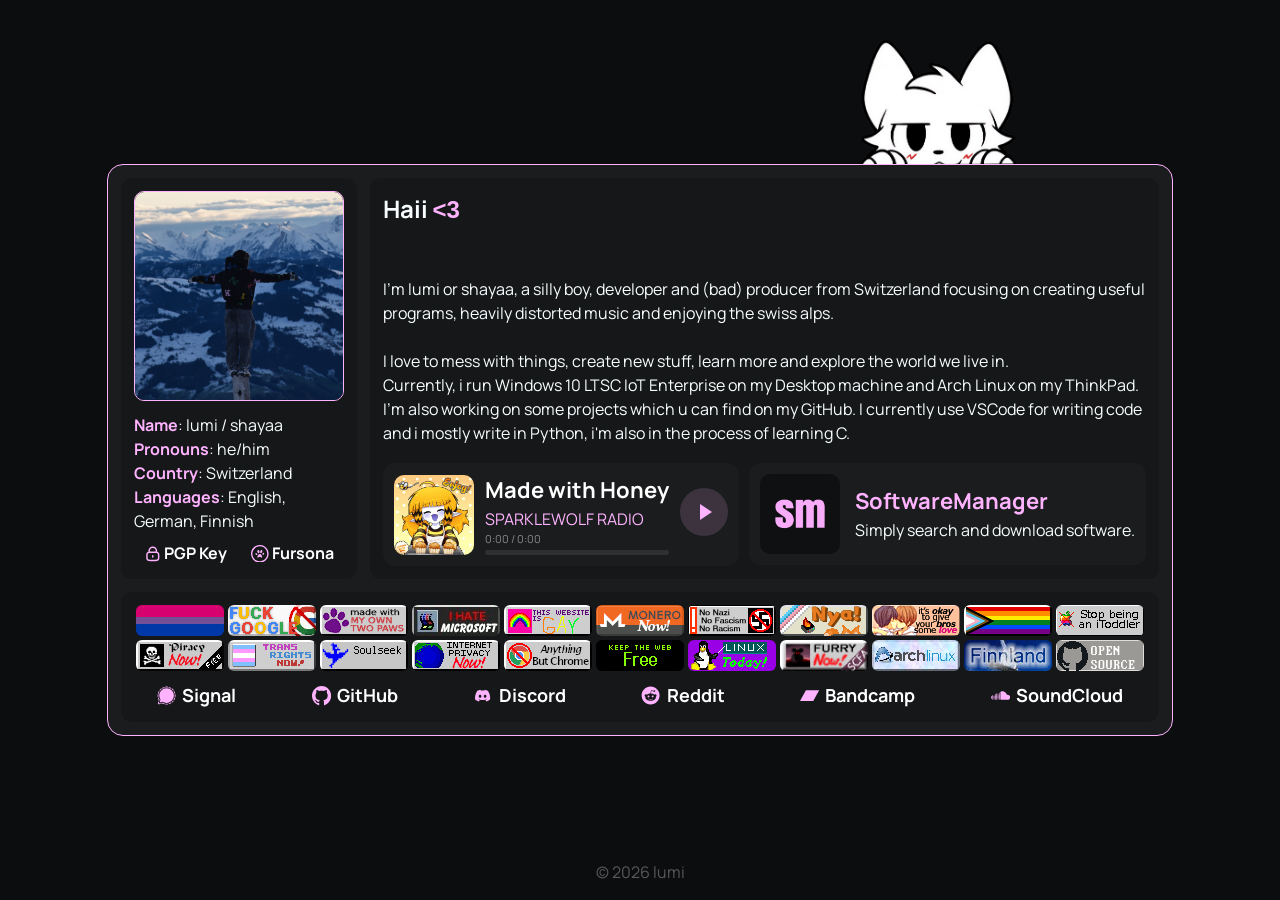
==== commit 87b0f436: "fix: correct grammatical error in project description" ====
--- a/index.html
+++ b/index.html
@@ -79,7 +79,7 @@
                             focusing on creating useful programs, heavily distorted music and enjoying the swiss alps.
                             <br><br>I love to mess with things, create new stuff, learn more and explore the world we live in.<br>
                             Currently, i run Windows 10 LTSC IoT Enterprise on my Desktop machine and Arch Linux on my ThinkPad.<br>
-                            I'm also working on some projects which u can find on my GitHub. I currently use VSCode for writing code and i mostly write in Python, i'm currently also in the process of learning C.
+                            I'm also working on some projects which u can find on my GitHub. I currently use VSCode for writing code and i mostly write in Python, i'm also in the process of learning C.
                         </p>
                             
                         <div class="widget-frame">
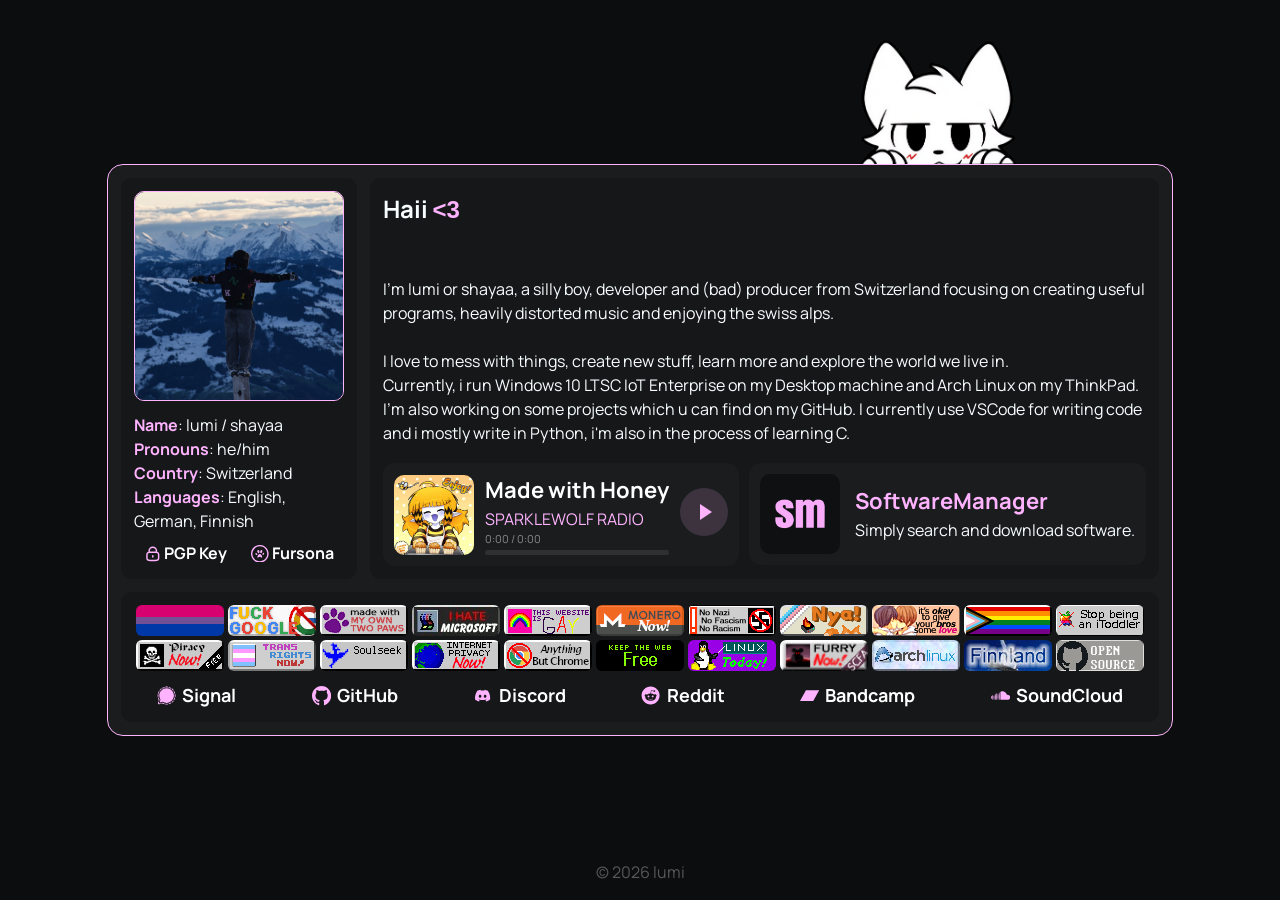
==== commit d10420b3: "fix: update boykisser image to be a clickable link and adjust CSS for better layout" ====
--- a/index.html
+++ b/index.html
@@ -22,10 +22,11 @@
 <body>
     <main>
         <div class="main-wrapper">
-            <img src="assets/boykissers/boykisserpeek.png" class="boykisser">
+            <a href="/boykisser" class="boykisser">
+                <img src="assets/boykissers/boykisserpeek.png" alt="boykisser peeking">
+            </a>
+
             <div class="main-frame">
-
-                
                 <div class="content-frame">
 
                     <div class="bio-frame">
--- a/main.css
+++ b/main.css
@@ -39,15 +39,24 @@
     flex-direction: column;
     gap: 0.8rem;
     border: 1px solid #ffb3ff;
-    z-index: 1;
+    position: relative !important; 
+    z-index: 1 !important;
 }
 
 .boykisser {
+    display: block;
     position: absolute;
     width: 270px;
-    top:-168px;  
-    left: 700px; 
-    z-index: -1;
+    top: -168px;
+    left: 700px;
+    z-index: 0; 
+    cursor: pointer;
+}
+
+.boykisser img {
+    width: 100%;
+    height: auto;
+    display: block;
 }
 
 .content-frame {
@@ -310,6 +319,37 @@
     color: var(--main-color);
 }
 
+
+.gallery {
+    display: grid;
+    grid-template-columns: repeat(auto-fill, minmax(200px, 1fr));
+    gap: 8px;
+    min-width: 12rem;
+    align-items: center;
+}
+
+.gallery a img {
+    width: 100%;
+    height: 200px;
+    object-fit: cover;
+    border-radius: 8px;
+    display: block;
+}
+
+.gallery a video {
+    width: 100%;
+    height: 200px;
+    object-fit: cover;
+    border-radius: 8px;
+    display: block;
+}
+
+.gallery-title {
+    position: absolute;
+    top: -50px;
+    left: 140px;
+    font-weight: bold;
+}
 
 ::selection {
     background: #db65d528;
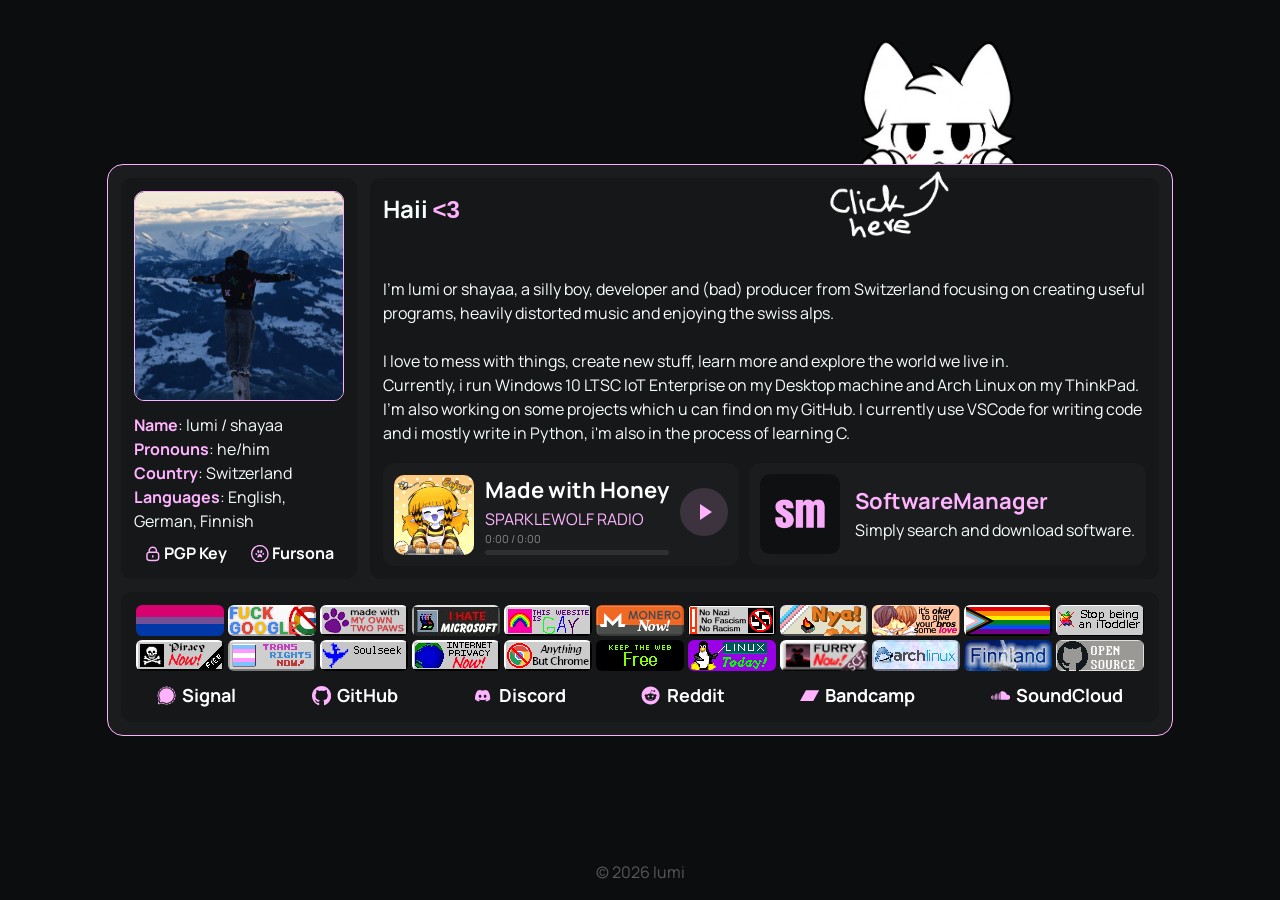
==== commit 3151a179: "fix: remove unnecessary whitespace and add clickable indicator image in index.html" ====
--- a/index.html
+++ b/index.html
@@ -27,6 +27,7 @@
             </a>
 
             <div class="main-frame">
+                <img src="assets/clickhere.png" class="click-indicator">
                 <div class="content-frame">
 
                     <div class="bio-frame">
--- a/main.css
+++ b/main.css
@@ -57,6 +57,15 @@
     width: 100%;
     height: auto;
     display: block;
+}
+
+.click-indicator {
+    position: absolute;
+    top: -34px;
+    left: 658px;
+    width: 230px;
+    z-index: 5;
+    pointer-events: none; 
 }
 
 .content-frame {
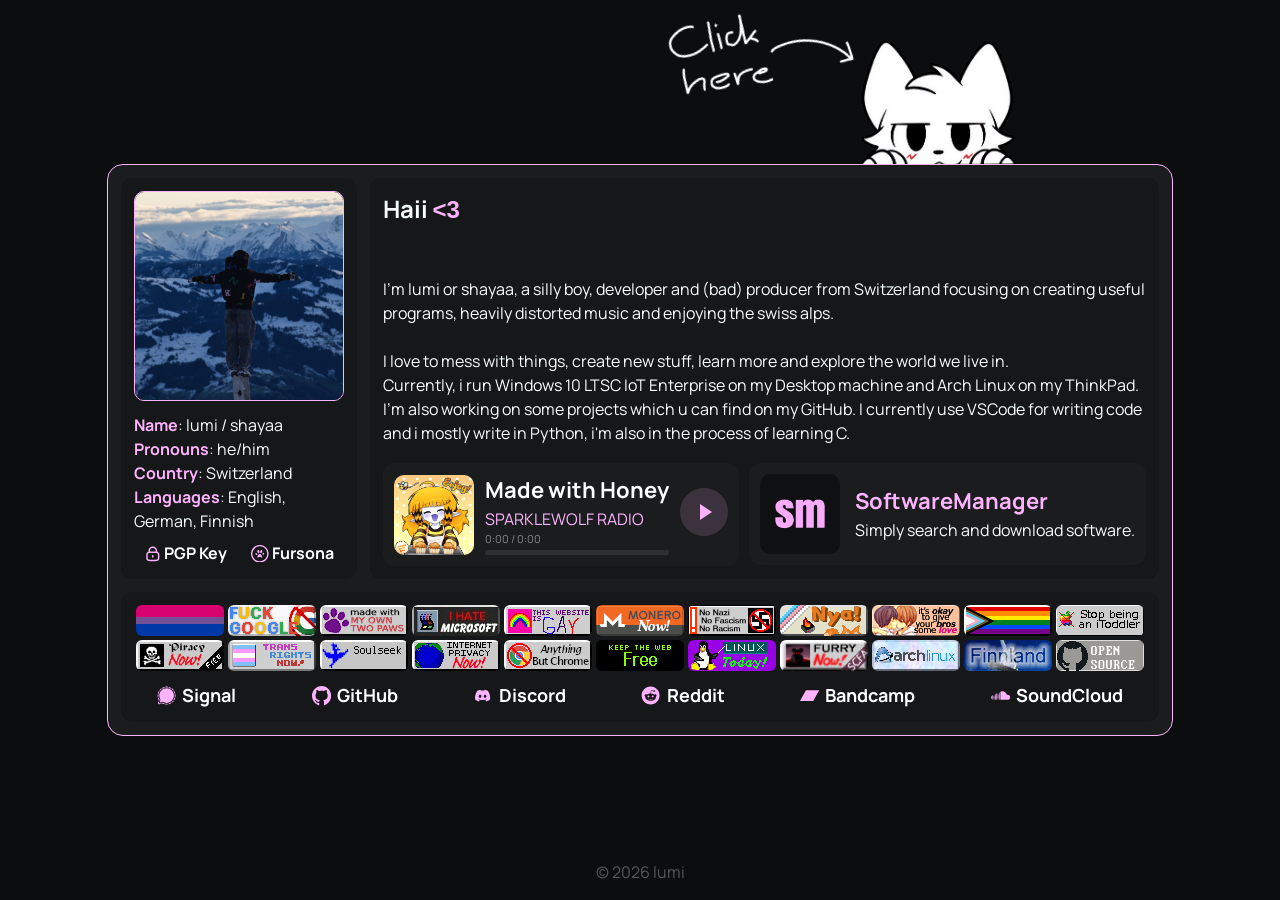
==== commit 80085c61: "change click here image position" ====
--- a/index.html
+++ b/index.html
@@ -27,7 +27,7 @@
             </a>
 
             <div class="main-frame">
-                <img src="assets/clickhere.png" class="click-indicator">
+                <img src="assets/clickhere2.png" class="click-indicator">
                 <div class="content-frame">
 
                     <div class="bio-frame">
--- a/main.css
+++ b/main.css
@@ -61,11 +61,12 @@
 
 .click-indicator {
     position: absolute;
-    top: -34px;
-    left: 658px;
-    width: 230px;
+    top: -240px;
+    left: 540px;
+    width: 250px;
     z-index: 5;
     pointer-events: none; 
+    rotate: -18deg;
 }
 
 .content-frame {
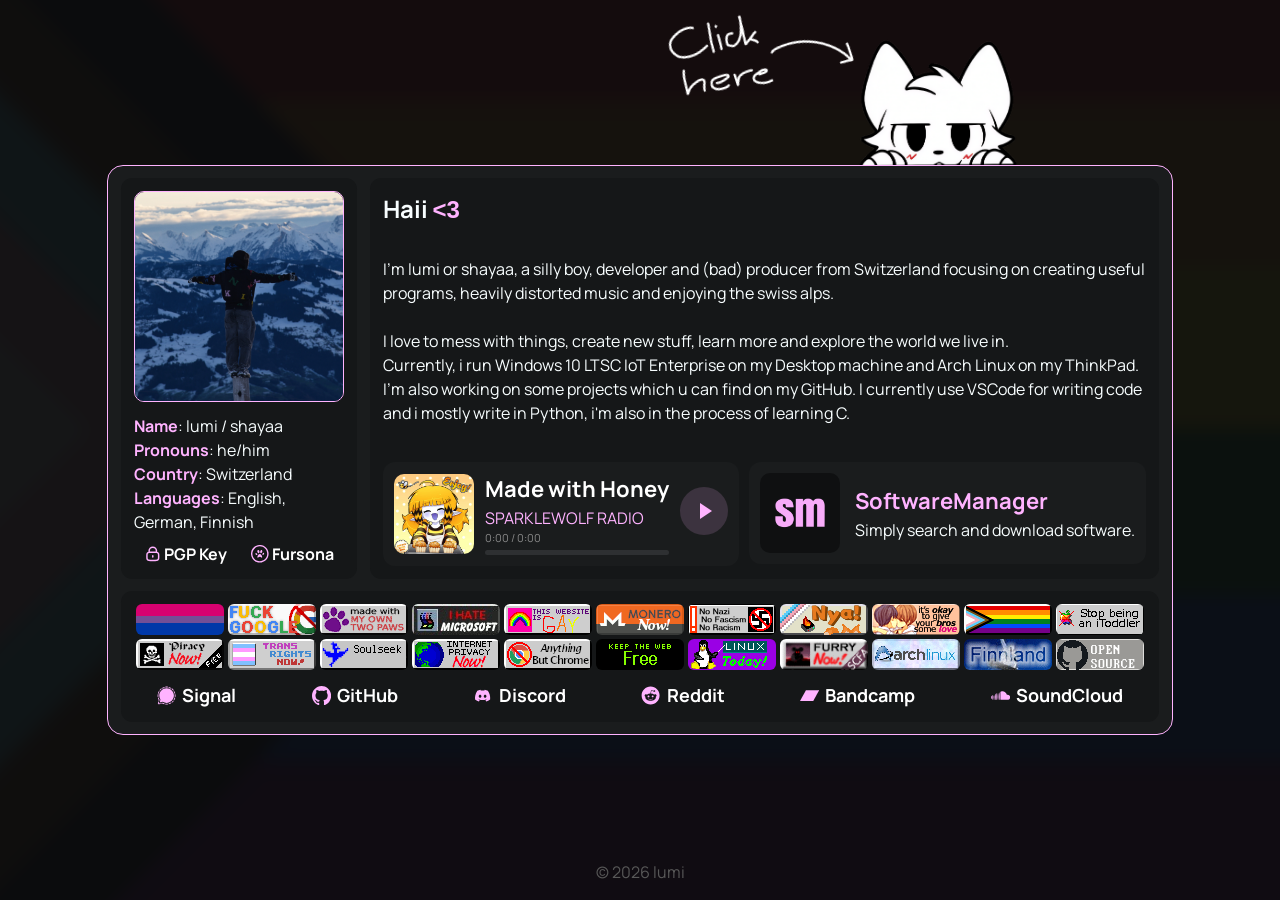
==== commit ab75887f: "fix: adjust header margin and add pride flag background to enhance visual appeal" ====
--- a/index.html
+++ b/index.html
@@ -74,8 +74,8 @@
                     </div>
 
                     <div class="social-frame">
-                        <h2>Haii <span class="colored-text" style="font-family: 'Arial', sans-serif">&lt;3</span></h2>
-                        <br>
+                        <h2 style="margin-bottom: 1rem;">Haii <span class="colored-text" style="font-family: 'Arial', sans-serif">&lt;3</span></h2>
+                        
                         <p>
                             I'm lumi or shayaa, a silly boy, developer and (bad) producer from Switzerland 
                             focusing on creating useful programs, heavily distorted music and enjoying the swiss alps.
--- a/main.css
+++ b/main.css
@@ -4,6 +4,24 @@
     --main-font: "Manrope", sans-serif;
     --main-color: #ffb3ff;
 }
+
+body::before {
+    content: "";
+    position: fixed;
+    inset: -20px;
+    width: 100%;
+    height: 100%;
+    background-image: url('assets/prideflag.svg'); 
+    background-size: cover;
+    background-position: center;
+    background-repeat: no-repeat;
+    opacity: 0.04; 
+    z-index: -1; 
+    transform: scale(1.1);
+    pointer-events: none;
+    filter: blur(8px);
+}
+
 
 
 body {
